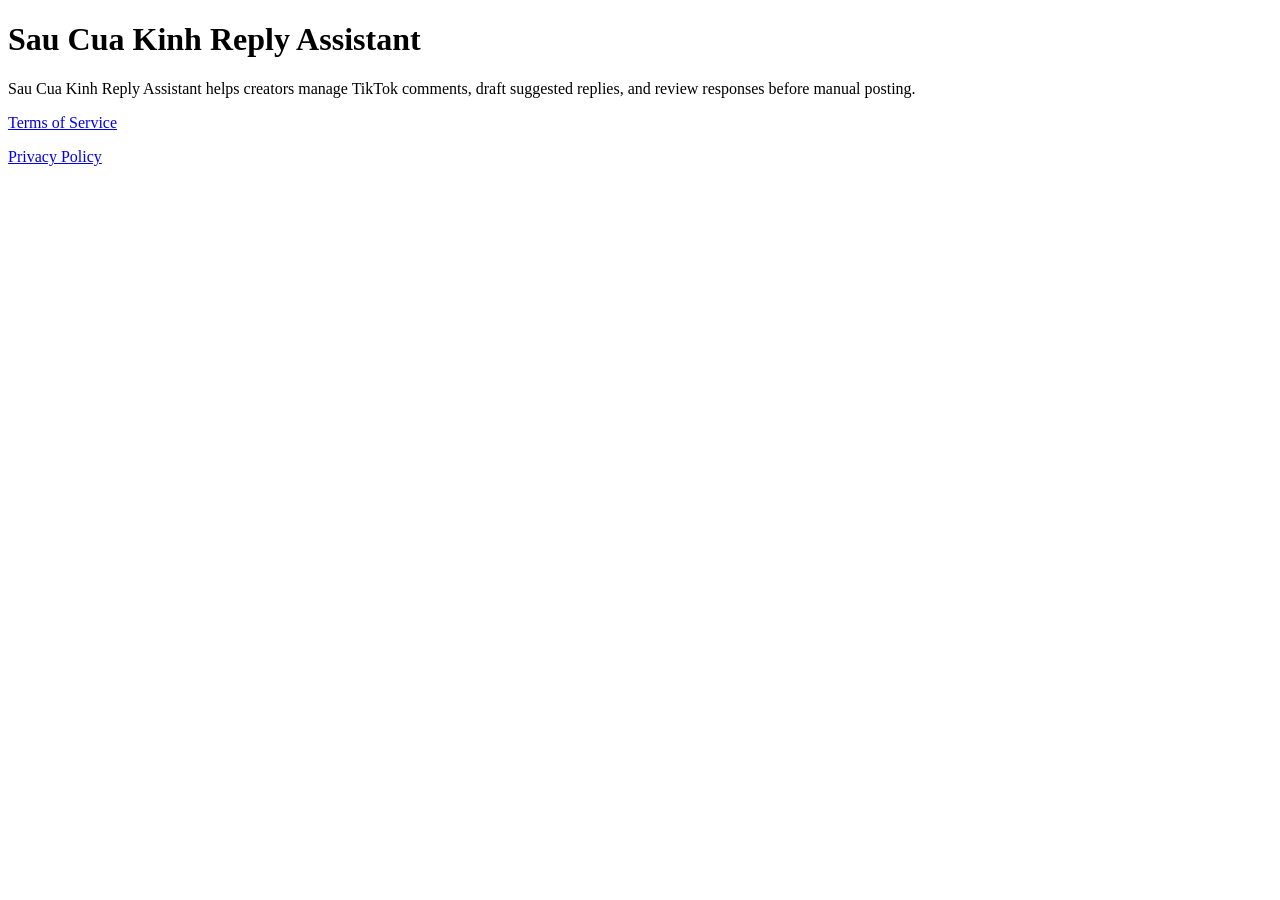
==== index.html @ a8fffd37 "Add initial HTML structure for the assistant" ====
<!DOCTYPE html>
<html>
<head>
  <meta charset="UTF-8">
  <title>Sau Cua Kinh Reply Assistant</title>
</head>
<body>
  <h1>Sau Cua Kinh Reply Assistant</h1>

  <p>
    Sau Cua Kinh Reply Assistant helps creators manage TikTok comments,
    draft suggested replies, and review responses before manual posting.
  </p>

  <p><a href="terms.html">Terms of Service</a></p>
  <p><a href="privacy.html">Privacy Policy</a></p>
</body>
</html>
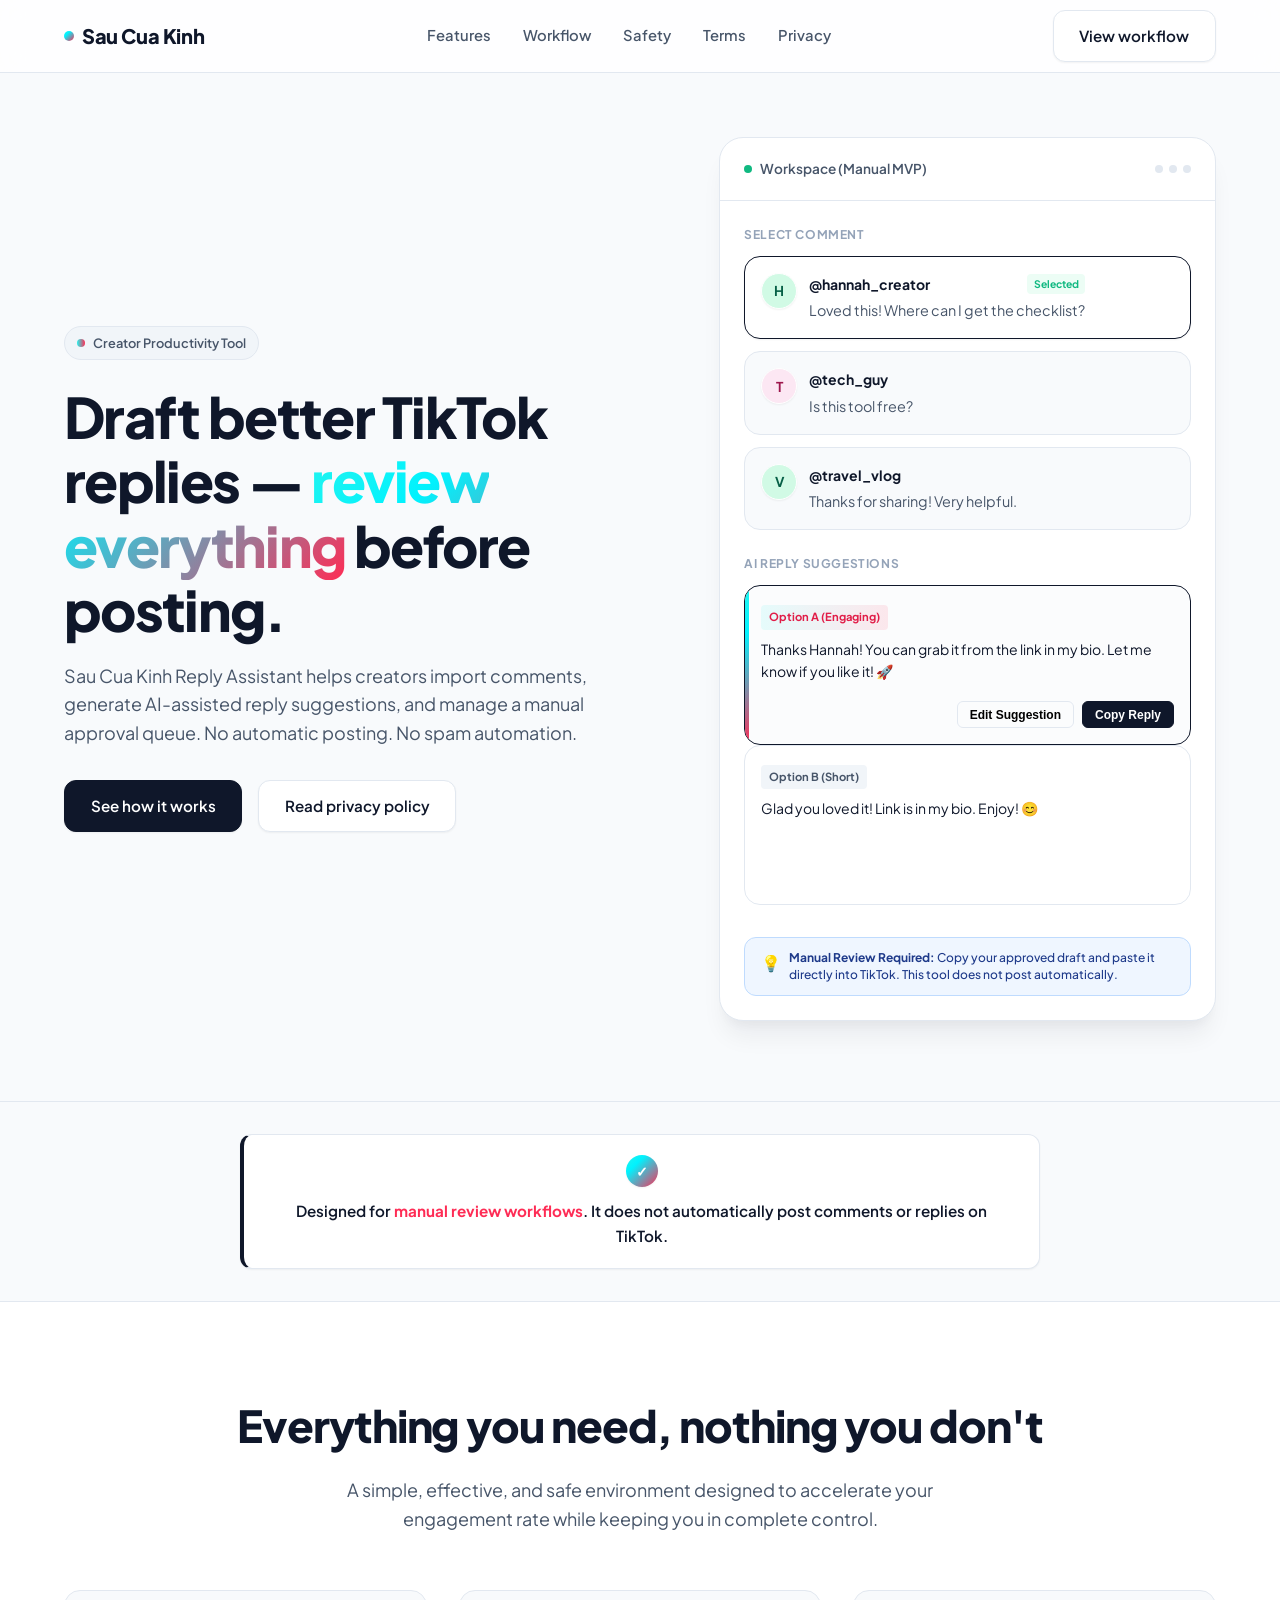
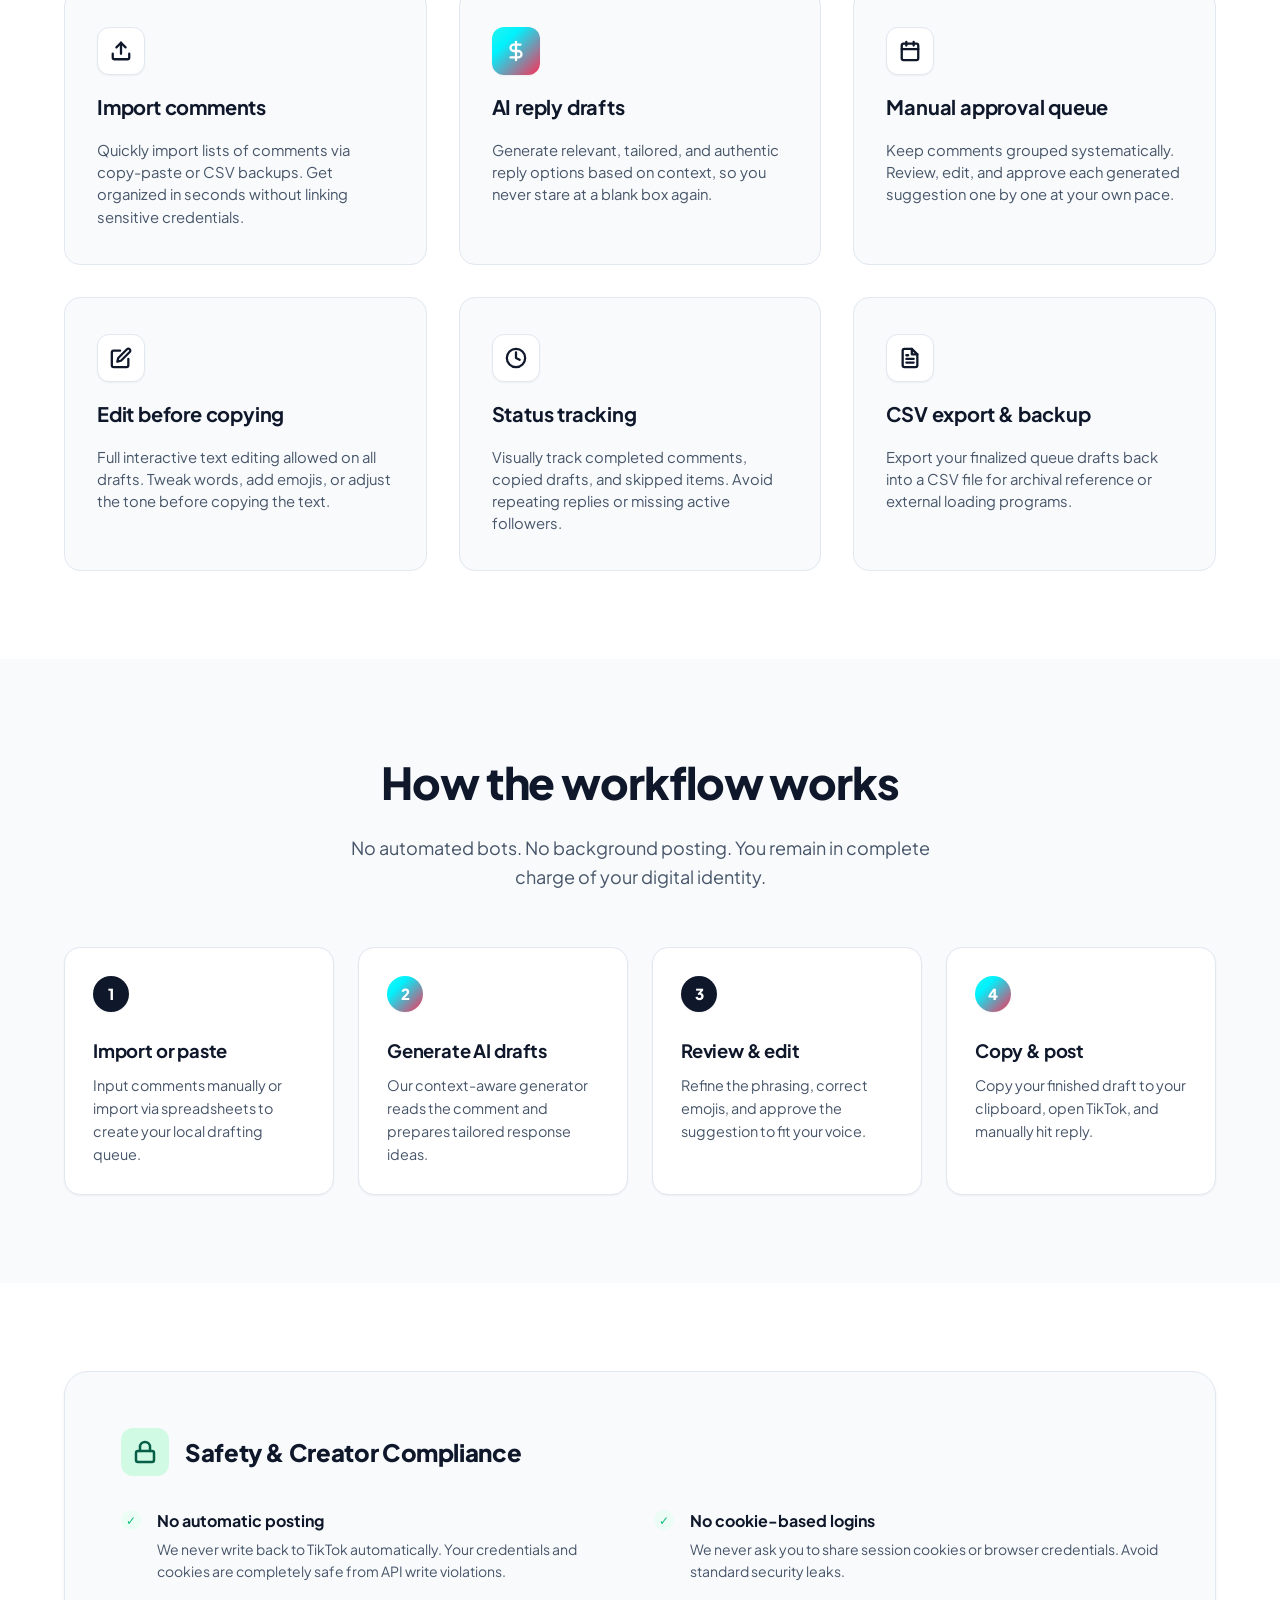
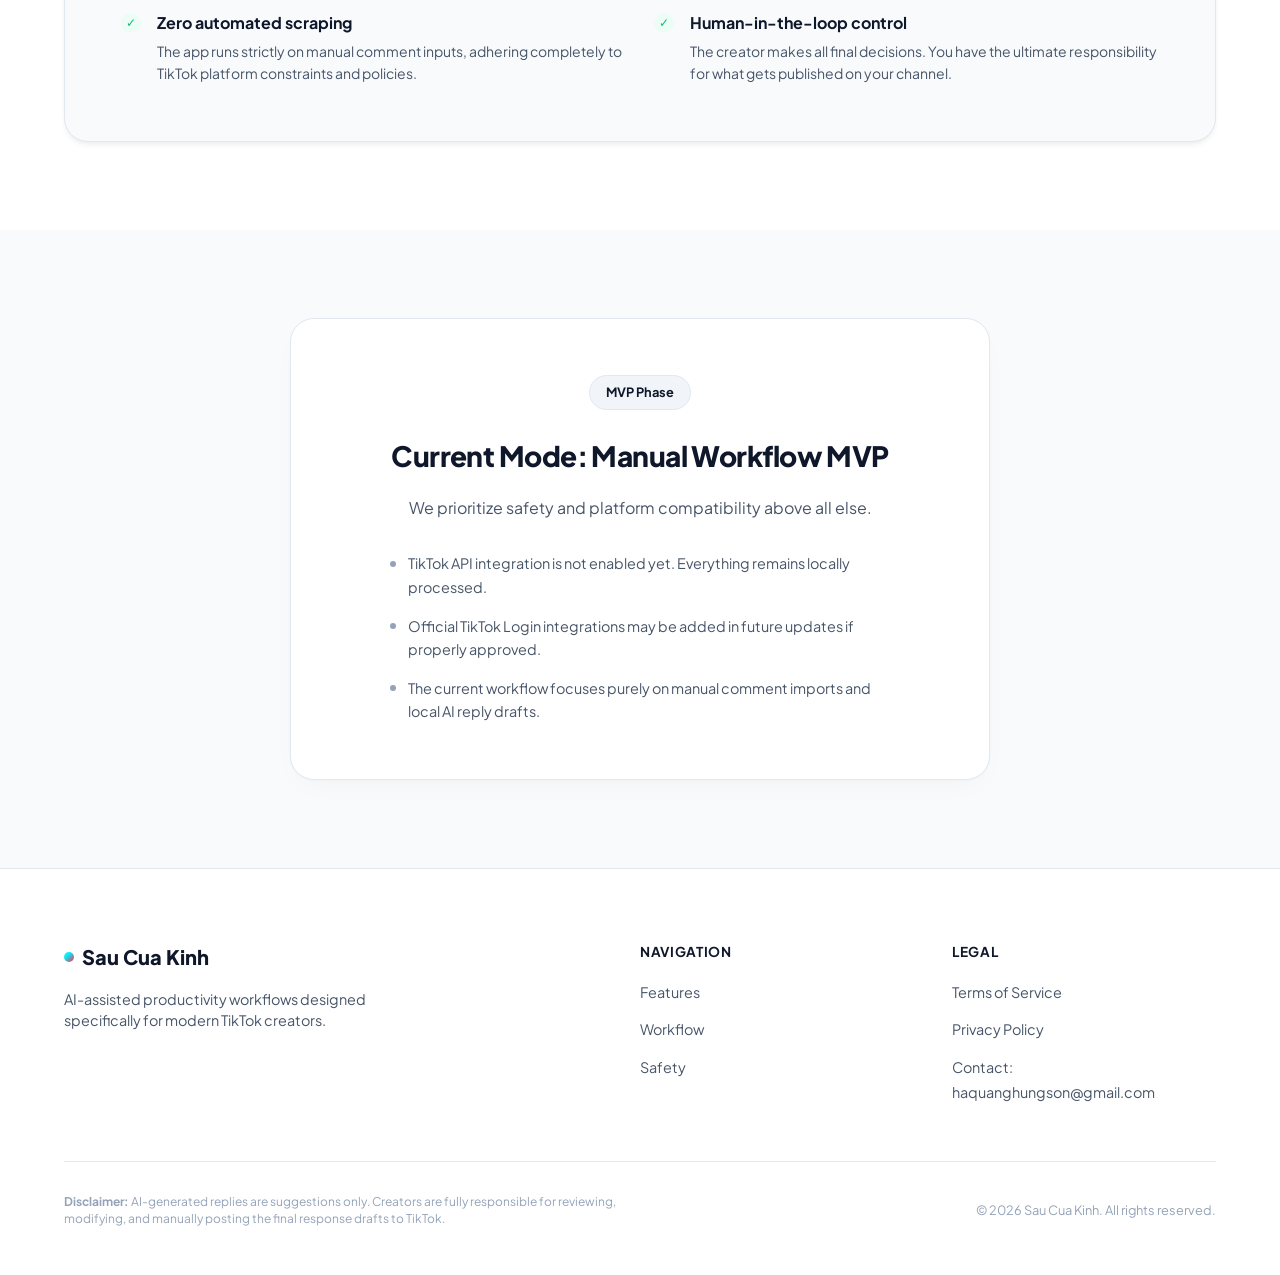
==== commit 2510da92: "Redesign landing page" ====
--- a/index.html
+++ b/index.html
@@ -1,18 +1,390 @@
 <!DOCTYPE html>
-<html>
+<html lang="en">
 <head>
   <meta charset="UTF-8">
-  <title>Sau Cua Kinh Reply Assistant</title>
+  <meta name="viewport" content="width=device-width, initial-scale=1.0">
+  <title>Sau Cua Kinh Reply Assistant - Draft better TikTok replies</title>
+  <meta name="description" content="Sau Cua Kinh Reply Assistant helps TikTok creators import comments, generate AI-assisted reply suggestions, and manage a manual approval queue.">
+  <link rel="stylesheet" href="styles.css">
 </head>
 <body>
-  <h1>Sau Cua Kinh Reply Assistant</h1>
-
-  <p>
-    Sau Cua Kinh Reply Assistant helps creators manage TikTok comments,
-    draft suggested replies, and review responses before manual posting.
-  </p>
-
-  <p><a href="terms.html">Terms of Service</a></p>
-  <p><a href="privacy.html">Privacy Policy</a></p>
+
+  <!-- Header / Navigation -->
+  <header class="header">
+    <div class="container navbar">
+      <a href="index.html" class="logo">
+        <span class="logo-dot"></span>
+        Sau Cua Kinh
+      </a>
+      
+      <nav class="nav-links">
+        <a href="#features" class="nav-link">Features</a>
+        <a href="#workflow" class="nav-link">Workflow</a>
+        <a href="#safety" class="nav-link">Safety</a>
+        <a href="terms.html" class="nav-link">Terms</a>
+        <a href="privacy.html" class="nav-link">Privacy</a>
+      </nav>
+
+      <div class="nav-cta">
+        <a href="#workflow" class="btn btn-secondary btn-sm">View workflow</a>
+      </div>
+
+      <button class="mobile-menu-btn" aria-label="Toggle Navigation">
+        <span></span>
+        <span></span>
+        <span></span>
+      </button>
+    </div>
+  </header>
+
+  <!-- Mobile Dropdown Nav -->
+  <div class="mobile-nav">
+    <a href="#features" class="nav-link">Features</a>
+    <a href="#workflow" class="nav-link">Workflow</a>
+    <a href="#safety" class="nav-link">Safety</a>
+    <a href="terms.html" class="nav-link">Terms</a>
+    <a href="privacy.html" class="nav-link">Privacy</a>
+  </div>
+
+  <!-- Hero Section -->
+  <section class="section hero">
+    <div class="container hero-grid">
+      <div class="hero-content">
+        <div class="hero-tag">
+          <span class="hero-tag-icon"></span>
+          Creator Productivity Tool
+        </div>
+        <h1 class="hero-title">
+          Draft better TikTok replies — <span>review everything</span> before posting.
+        </h1>
+        <p class="hero-description">
+          Sau Cua Kinh Reply Assistant helps creators import comments, generate AI-assisted reply suggestions, and manage a manual approval queue. No automatic posting. No spam automation.
+        </p>
+        <div class="hero-actions">
+          <a href="#demo" class="btn btn-primary">See how it works</a>
+          <a href="privacy.html" class="btn btn-secondary">Read privacy policy</a>
+        </div>
+      </div>
+
+      <!-- Hero Visual: Mockup Dashboard -->
+      <div class="hero-visual" id="demo">
+        <div class="dashboard-mockup">
+          <div class="dashboard-header">
+            <div class="dashboard-status">
+              <span class="status-indicator"></span>
+              Workspace (Manual MVP)
+            </div>
+            <div class="dashboard-dots">
+              <span class="dashboard-dot"></span>
+              <span class="dashboard-dot"></span>
+              <span class="dashboard-dot"></span>
+            </div>
+          </div>
+          <div class="dashboard-body">
+            
+            <!-- Mock Comments list -->
+            <div class="mock-comment-section">
+              <div class="section-label">Select Comment</div>
+              <div id="mock-comments-container" style="display: flex; flex-direction: column; gap: 0.75rem;">
+                <!-- Placed dynamically via JS -->
+              </div>
+            </div>
+
+            <!-- Mock AI Suggestions list -->
+            <div class="mock-ai-section">
+              <div class="section-label">AI Reply Suggestions</div>
+              <div id="mock-suggestions-container">
+                <!-- Placed dynamically via JS -->
+              </div>
+            </div>
+
+            <!-- Reminder bar -->
+            <div class="reminder-bar">
+              <span class="reminder-icon">💡</span>
+              <div class="reminder-text">
+                <strong>Manual Review Required:</strong> Copy your approved draft and paste it directly into TikTok. This tool does not post automatically.
+              </div>
+            </div>
+
+          </div>
+
+          <!-- Mock Toast Notification inside dashboard -->
+          <div class="mock-toast" id="mock-toast">
+            <span class="mock-toast-success-icon">✓</span>
+            <span id="mock-toast-text">Reply copied!</span>
+          </div>
+
+        </div>
+      </div>
+    </div>
+  </section>
+
+  <!-- Trust / Compliance Note Banner -->
+  <section class="trust-banner">
+    <div class="container">
+      <div class="trust-card">
+        <div class="trust-badge-gradient">✓</div>
+        <div class="trust-text">
+          Designed for <span>manual review workflows</span>. It does not automatically post comments or replies on TikTok.
+        </div>
+      </div>
+    </div>
+  </section>
+
+  <!-- Features Section -->
+  <section class="section features-section" id="features">
+    <div class="container">
+      <h2 class="section-title">Everything you need, nothing you don't</h2>
+      <p class="section-subtitle">A simple, effective, and safe environment designed to accelerate your engagement rate while keeping you in complete control.</p>
+      
+      <div class="grid grid-3">
+        <!-- Feature 1 -->
+        <div class="feature-card">
+          <div class="feature-icon-wrapper">
+            <svg viewBox="0 0 24 24" fill="none" stroke="currentColor" stroke-width="2.5" stroke-linecap="round" stroke-linejoin="round">
+              <path d="M21 15v4a2 2 0 0 1-2 2H5a2 2 0 0 1-2-2v-4"/>
+              <polyline points="17 8 12 3 7 8"/>
+              <line x1="12" y1="3" x2="12" y2="15"/>
+            </svg>
+          </div>
+          <h3 class="feature-title">Import comments</h3>
+          <p class="feature-desc">Quickly import lists of comments via copy-paste or CSV backups. Get organized in seconds without linking sensitive credentials.</p>
+        </div>
+
+        <!-- Feature 2 -->
+        <div class="feature-card f-accent">
+          <div class="feature-icon-wrapper">
+            <svg viewBox="0 0 24 24" fill="none" stroke="currentColor" stroke-width="2.5" stroke-linecap="round" stroke-linejoin="round">
+              <path d="M12 2v20M17 5H9.5a3.5 3.5 0 0 0 0 7h5a3.5 3.5 0 0 1 0 7H6"/>
+            </svg>
+          </div>
+          <h3 class="feature-title">AI reply drafts</h3>
+          <p class="feature-desc">Generate relevant, tailored, and authentic reply options based on context, so you never stare at a blank box again.</p>
+        </div>
+
+        <!-- Feature 3 -->
+        <div class="feature-card">
+          <div class="feature-icon-wrapper">
+            <svg viewBox="0 0 24 24" fill="none" stroke="currentColor" stroke-width="2.5" stroke-linecap="round" stroke-linejoin="round">
+              <rect x="3" y="4" width="18" height="18" rx="2" ry="2"/>
+              <line x1="16" y1="2" x2="16" y2="6"/>
+              <line x1="8" y1="2" x2="8" y2="6"/>
+              <line x1="3" y1="10" x2="21" y2="10"/>
+            </svg>
+          </div>
+          <h3 class="feature-title">Manual approval queue</h3>
+          <p class="feature-desc">Keep comments grouped systematically. Review, edit, and approve each generated suggestion one by one at your own pace.</p>
+        </div>
+
+        <!-- Feature 4 -->
+        <div class="feature-card">
+          <div class="feature-icon-wrapper">
+            <svg viewBox="0 0 24 24" fill="none" stroke="currentColor" stroke-width="2.5" stroke-linecap="round" stroke-linejoin="round">
+              <path d="M11 4H4a2 2 0 0 0-2 2v14a2 2 0 0 0 2 2h14a2 2 0 0 0 2-2v-7"/>
+              <path d="M18.5 2.5a2.121 2.121 0 1 1 3 3L12 15l-4 1 1-4z"/>
+            </svg>
+          </div>
+          <h3 class="feature-title">Edit before copying</h3>
+          <p class="feature-desc">Full interactive text editing allowed on all drafts. Tweak words, add emojis, or adjust the tone before copying the text.</p>
+        </div>
+
+        <!-- Feature 5 -->
+        <div class="feature-card">
+          <div class="feature-icon-wrapper">
+            <svg viewBox="0 0 24 24" fill="none" stroke="currentColor" stroke-width="2.5" stroke-linecap="round" stroke-linejoin="round">
+              <circle cx="12" cy="12" r="10"/>
+              <polyline points="12 6 12 12 16 14"/>
+            </svg>
+          </div>
+          <h3 class="feature-title">Status tracking</h3>
+          <p class="feature-desc">Visually track completed comments, copied drafts, and skipped items. Avoid repeating replies or missing active followers.</p>
+        </div>
+
+        <!-- Feature 6 -->
+        <div class="feature-card">
+          <div class="feature-icon-wrapper">
+            <svg viewBox="0 0 24 24" fill="none" stroke="currentColor" stroke-width="2.5" stroke-linecap="round" stroke-linejoin="round">
+              <path d="M14 2H6a2 2 0 0 0-2 2v16a2 2 0 0 0 2 2h12a2 2 0 0 0 2-2V8z"/>
+              <polyline points="14 2 14 8 20 8"/>
+              <line x1="16" y1="13" x2="8" y2="13"/>
+              <line x1="16" y1="17" x2="8" y2="17"/>
+              <polyline points="10 9 9 9 8 9"/>
+            </svg>
+          </div>
+          <h3 class="feature-title">CSV export & backup</h3>
+          <p class="feature-desc">Export your finalized queue drafts back into a CSV file for archival reference or external loading programs.</p>
+        </div>
+      </div>
+    </div>
+  </section>
+
+  <!-- Workflow Section -->
+  <section class="section workflow-section" id="workflow">
+    <div class="container">
+      <h2 class="section-title">How the workflow works</h2>
+      <p class="section-subtitle">No automated bots. No background posting. You remain in complete charge of your digital identity.</p>
+
+      <div class="workflow-container">
+        <!-- Step 1 -->
+        <div class="workflow-step">
+          <span class="step-num-badge">1</span>
+          <div class="step-info">
+            <h3 class="step-title">Import or paste</h3>
+            <p class="step-desc">Input comments manually or import via spreadsheets to create your local drafting queue.</p>
+          </div>
+        </div>
+
+        <!-- Step 2 -->
+        <div class="workflow-step">
+          <span class="step-num-badge">2</span>
+          <div class="step-info">
+            <h3 class="step-title">Generate AI drafts</h3>
+            <p class="step-desc">Our context-aware generator reads the comment and prepares tailored response ideas.</p>
+          </div>
+        </div>
+
+        <!-- Step 3 -->
+        <div class="workflow-step">
+          <span class="step-num-badge">3</span>
+          <div class="step-info">
+            <h3 class="step-title">Review & edit</h3>
+            <p class="step-desc">Refine the phrasing, correct emojis, and approve the suggestion to fit your voice.</p>
+          </div>
+        </div>
+
+        <!-- Step 4 -->
+        <div class="workflow-step">
+          <span class="step-num-badge">4</span>
+          <div class="step-info">
+            <h3 class="step-title">Copy & post</h3>
+            <p class="step-desc">Copy your finished draft to your clipboard, open TikTok, and manually hit reply.</p>
+          </div>
+        </div>
+      </div>
+    </div>
+  </section>
+
+  <!-- Safety Section -->
+  <section class="section safety-section" id="safety">
+    <div class="container">
+      <div class="safety-card">
+        <div class="safety-card-header">
+          <div class="safety-badge-icon">
+            <svg viewBox="0 0 24 24" fill="none" stroke="currentColor" stroke-width="2.5" stroke-linecap="round" stroke-linejoin="round">
+              <rect x="3" y="11" width="18" height="11" rx="2" ry="2"/>
+              <path d="M7 11V7a5 5 0 0 1 10 0v4"/>
+            </svg>
+          </div>
+          <h2 class="safety-card-title">Safety & Creator Compliance</h2>
+        </div>
+
+        <div class="safety-grid">
+          <!-- Item 1 -->
+          <div class="safety-item">
+            <span class="safety-check-icon">✓</span>
+            <div>
+              <h3 class="safety-item-title">No automatic posting</h3>
+              <p class="safety-item-desc">We never write back to TikTok automatically. Your credentials and cookies are completely safe from API write violations.</p>
+            </div>
+          </div>
+
+          <!-- Item 2 -->
+          <div class="safety-item">
+            <span class="safety-check-icon">✓</span>
+            <div>
+              <h3 class="safety-item-title">No cookie-based logins</h3>
+              <p class="safety-item-desc">We never ask you to share session cookies or browser credentials. Avoid standard security leaks.</p>
+            </div>
+          </div>
+
+          <!-- Item 3 -->
+          <div class="safety-item">
+            <span class="safety-check-icon">✓</span>
+            <div>
+              <h3 class="safety-item-title">Zero automated scraping</h3>
+              <p class="safety-item-desc">The app runs strictly on manual comment inputs, adhering completely to TikTok platform constraints and policies.</p>
+            </div>
+          </div>
+
+          <!-- Item 4 -->
+          <div class="safety-item">
+            <span class="safety-check-icon">✓</span>
+            <div>
+              <h3 class="safety-item-title">Human-in-the-loop control</h3>
+              <p class="safety-item-desc">The creator makes all final decisions. You have the ultimate responsibility for what gets published on your channel.</p>
+            </div>
+          </div>
+        </div>
+      </div>
+    </div>
+  </section>
+
+  <!-- Demo / Integration Status Section -->
+  <section class="section status-section">
+    <div class="container">
+      <div class="status-card">
+        <div class="status-header-tag">MVP Phase</div>
+        <h2 class="status-card-title">Current Mode: Manual Workflow MVP</h2>
+        <p class="status-card-desc">We prioritize safety and platform compatibility above all else.</p>
+        
+        <div class="status-list">
+          <div class="status-list-item">
+            <span class="status-bullet"></span>
+            <p>TikTok API integration is not enabled yet. Everything remains locally processed.</p>
+          </div>
+          <div class="status-list-item">
+            <span class="status-bullet"></span>
+            <p>Official TikTok Login integrations may be added in future updates if properly approved.</p>
+          </div>
+          <div class="status-list-item">
+            <span class="status-bullet"></span>
+            <p>The current workflow focuses purely on manual comment imports and local AI reply drafts.</p>
+          </div>
+        </div>
+      </div>
+    </div>
+  </section>
+
+  <!-- Footer -->
+  <footer class="footer">
+    <div class="container">
+      <div class="footer-grid">
+        <div class="footer-brand">
+          <div class="footer-logo">
+            <span class="logo-dot"></span>
+            Sau Cua Kinh
+          </div>
+          <p class="footer-desc">AI-assisted productivity workflows designed specifically for modern TikTok creators.</p>
+        </div>
+
+        <div class="footer-links-col">
+          <h4 class="footer-col-title">Navigation</h4>
+          <ul class="footer-links">
+            <li><a href="#features">Features</a></li>
+            <li><a href="#workflow">Workflow</a></li>
+            <li><a href="#safety">Safety</a></li>
+          </ul>
+        </div>
+
+        <div class="footer-links-col">
+          <h4 class="footer-col-title">Legal</h4>
+          <ul class="footer-links">
+            <li><a href="terms.html">Terms of Service</a></li>
+            <li><a href="privacy.html">Privacy Policy</a></li>
+            <li><a style="cursor: default; pointer-events: none;">Contact: haquanghungson@gmail.com</a></li>
+          </ul>
+        </div>
+      </div>
+
+      <div class="footer-bottom">
+        <p class="footer-disclaimer">
+          <strong>Disclaimer:</strong> AI-generated replies are suggestions only. Creators are fully responsible for reviewing, modifying, and manually posting the final response drafts to TikTok.
+        </p>
+        <p class="footer-copy">&copy; 2026 Sau Cua Kinh. All rights reserved.</p>
+      </div>
+    </div>
+  </footer>
+
+  <script src="script.js"></script>
 </body>
 </html>
--- a/styles.css
+++ b/styles.css
@@ -0,0 +1,1266 @@
+@import url('https://fonts.googleapis.com/css2?family=Plus+Jakarta+Sans:wght@300;400;500;600;700;800&display=swap');
+
+:root {
+  /* Colors */
+  --bg-primary: #f8fafc;
+  --bg-secondary: #ffffff;
+  --text-primary: #0f172a;
+  --text-secondary: #475569;
+  --text-muted: #94a3b8;
+  --border-color: #e2e8f0;
+  
+  --primary-color: #0f172a;
+  --primary-hover: #1e293b;
+  
+  /* TikTok inspired accent colors (cyan & pink) */
+  --accent-cyan: #25f4ee;
+  --accent-pink: #fe2c55;
+  --accent-gradient: linear-gradient(135deg, #25f4ee 0%, #00f2fe 30%, #fe2c55 100%);
+  --accent-gradient-hover: linear-gradient(135deg, #1de5de 0%, #00dcf0 30%, #e02447 100%);
+  
+  --success-color: #10b981;
+  --success-bg: #ecfdf5;
+  --warning-color: #f59e0b;
+  --warning-bg: #fffbeb;
+  
+  /* Layout */
+  --container-max-width: 1200px;
+  --border-radius-sm: 8px;
+  --border-radius-md: 12px;
+  --border-radius-lg: 16px;
+  --border-radius-xl: 24px;
+  
+  /* Shadows */
+  --shadow-sm: 0 1px 2px 0 rgba(0, 0, 0, 0.05);
+  --shadow-md: 0 4px 6px -1px rgba(0, 0, 0, 0.05), 0 2px 4px -1px rgba(0, 0, 0, 0.03);
+  --shadow-lg: 0 10px 15px -3px rgba(15, 23, 42, 0.04), 0 4px 6px -2px rgba(15, 23, 42, 0.02);
+  --shadow-xl: 0 20px 25px -5px rgba(15, 23, 42, 0.06), 0 10px 10px -5px rgba(15, 23, 42, 0.03);
+  --shadow-card: 0 10px 30px -10px rgba(0, 0, 0, 0.04), 0 1px 3px rgba(0, 0, 0, 0.02);
+  
+  /* Fonts */
+  --font-family: 'Plus Jakarta Sans', -apple-system, BlinkMacSystemFont, "Segoe UI", Roboto, Helvetica, Arial, sans-serif;
+  
+  /* Transitions */
+  --transition-fast: 0.15s ease;
+  --transition-normal: 0.25s ease;
+}
+
+/* Reset */
+*, *::before, *::after {
+  box-sizing: border-box;
+  margin: 0;
+  padding: 0;
+}
+
+html {
+  scroll-behavior: smooth;
+  font-size: 16px;
+}
+
+body {
+  font-family: var(--font-family);
+  background-color: var(--bg-primary);
+  color: var(--text-primary);
+  line-height: 1.6;
+  -webkit-font-smoothing: antialiased;
+  overflow-x: hidden;
+}
+
+a {
+  color: inherit;
+  text-decoration: none;
+  transition: color var(--transition-fast);
+}
+
+img {
+  max-width: 100%;
+  height: auto;
+  display: block;
+}
+
+/* Layout Utilities */
+.container {
+  width: 100%;
+  max-width: var(--container-max-width);
+  margin-left: auto;
+  margin-right: auto;
+  padding-left: 1.5rem;
+  padding-right: 1.5rem;
+}
+
+.section {
+  padding-block: 5.5rem;
+}
+
+.section-title {
+  font-size: 2.25rem;
+  font-weight: 800;
+  letter-spacing: -0.025em;
+  margin-bottom: 1rem;
+  text-align: center;
+}
+
+.section-subtitle {
+  font-size: 1.125rem;
+  color: var(--text-secondary);
+  max-width: 600px;
+  margin-inline: auto;
+  margin-bottom: 3.5rem;
+  text-align: center;
+}
+
+.grid {
+  display: grid;
+  gap: 2rem;
+}
+
+.grid-2 {
+  grid-template-columns: 1fr;
+}
+
+.grid-3 {
+  grid-template-columns: 1fr;
+}
+
+/* Header & Navbar */
+.header {
+  position: sticky;
+  top: 0;
+  z-index: 100;
+  background-color: rgba(255, 255, 255, 0.8);
+  backdrop-filter: blur(12px);
+  -webkit-backdrop-filter: blur(12px);
+  border-bottom: 1px solid var(--border-color);
+  transition: background-color var(--transition-fast);
+}
+
+.navbar {
+  display: flex;
+  justify-content: space-between;
+  align-items: center;
+  height: 4.5rem;
+}
+
+.logo {
+  display: flex;
+  align-items: center;
+  gap: 0.5rem;
+  font-weight: 800;
+  font-size: 1.25rem;
+  letter-spacing: -0.02em;
+}
+
+.logo-dot {
+  width: 10px;
+  height: 10px;
+  border-radius: 50%;
+  background: var(--accent-gradient);
+}
+
+.nav-links {
+  display: none;
+  align-items: center;
+  gap: 2rem;
+}
+
+.nav-link {
+  font-size: 0.925rem;
+  font-weight: 550;
+  color: var(--text-secondary);
+}
+
+.nav-link:hover {
+  color: var(--text-primary);
+}
+
+.nav-cta {
+  display: none;
+}
+
+.mobile-menu-btn {
+  display: flex;
+  flex-direction: column;
+  justify-content: space-between;
+  width: 24px;
+  height: 18px;
+  background: none;
+  border: none;
+  cursor: pointer;
+  z-index: 110;
+}
+
+.mobile-menu-btn span {
+  width: 100%;
+  height: 2px;
+  background-color: var(--text-primary);
+  border-radius: 2px;
+  transition: transform var(--transition-fast), opacity var(--transition-fast);
+}
+
+.mobile-menu-btn.active span:nth-child(1) {
+  transform: translateY(8px) rotate(45deg);
+}
+
+.mobile-menu-btn.active span:nth-child(2) {
+  opacity: 0;
+}
+
+.mobile-menu-btn.active span:nth-child(3) {
+  transform: translateY(-8px) rotate(-45deg);
+}
+
+.mobile-nav {
+  position: fixed;
+  top: 0;
+  right: -100%;
+  width: 80%;
+  max-width: 400px;
+  height: 100vh;
+  background-color: var(--bg-secondary);
+  box-shadow: var(--shadow-xl);
+  padding: 6rem 2rem 2rem 2rem;
+  display: flex;
+  flex-direction: column;
+  gap: 1.5rem;
+  z-index: 105;
+  transition: right var(--transition-normal);
+}
+
+.mobile-nav.active {
+  right: 0;
+}
+
+.mobile-nav .nav-link {
+  font-size: 1.125rem;
+  border-bottom: 1px solid var(--border-color);
+  padding-bottom: 0.75rem;
+}
+
+/* Hero Section */
+.hero {
+  padding-top: 4rem;
+  padding-bottom: 5rem;
+  overflow: hidden;
+}
+
+.hero-grid {
+  display: grid;
+  grid-template-columns: 1fr;
+  gap: 4rem;
+  align-items: center;
+}
+
+.hero-content {
+  text-align: center;
+}
+
+.hero-tag {
+  display: inline-flex;
+  align-items: center;
+  gap: 0.5rem;
+  background-color: #f1f5f9;
+  border: 1px solid var(--border-color);
+  padding: 0.35rem 0.75rem;
+  border-radius: 9999px;
+  font-size: 0.8rem;
+  font-weight: 600;
+  color: var(--text-secondary);
+  margin-bottom: 1.5rem;
+}
+
+.hero-tag-icon {
+  width: 8px;
+  height: 8px;
+  border-radius: 50%;
+  background: linear-gradient(90deg, var(--accent-cyan), var(--accent-pink));
+  animation: pulse 2s infinite;
+}
+
+@keyframes pulse {
+  0% { transform: scale(0.9); opacity: 0.6; }
+  50% { transform: scale(1.2); opacity: 1; }
+  100% { transform: scale(0.9); opacity: 0.6; }
+}
+
+.hero-title {
+  font-size: 2.75rem;
+  font-weight: 850;
+  line-height: 1.15;
+  letter-spacing: -0.03em;
+  margin-bottom: 1.25rem;
+}
+
+.hero-title span {
+  background: var(--accent-gradient);
+  -webkit-background-clip: text;
+  -webkit-text-fill-color: transparent;
+  background-clip: text;
+}
+
+.hero-description {
+  font-size: 1.125rem;
+  color: var(--text-secondary);
+  margin-bottom: 2rem;
+  max-width: 580px;
+  margin-inline: auto;
+}
+
+.hero-actions {
+  display: flex;
+  flex-direction: column;
+  gap: 1rem;
+  justify-content: center;
+}
+
+/* Buttons */
+.btn {
+  display: inline-flex;
+  align-items: center;
+  justify-content: center;
+  padding: 0.8rem 1.6rem;
+  font-size: 0.95rem;
+  font-weight: 600;
+  border-radius: var(--border-radius-md);
+  transition: transform var(--transition-fast), background-color var(--transition-fast), border-color var(--transition-fast), box-shadow var(--transition-fast);
+  cursor: pointer;
+  gap: 0.5rem;
+}
+
+.btn:active {
+  transform: scale(0.98);
+}
+
+.btn-primary {
+  background-color: var(--primary-color);
+  color: var(--bg-secondary);
+  border: 1px solid var(--primary-color);
+  box-shadow: var(--shadow-sm);
+}
+
+.btn-primary:hover {
+  background-color: var(--primary-hover);
+  border-color: var(--primary-hover);
+  box-shadow: var(--shadow-md);
+}
+
+.btn-accent {
+  background: var(--accent-gradient);
+  color: white;
+  border: none;
+  box-shadow: 0 4px 14px rgba(254, 44, 85, 0.2);
+}
+
+.btn-accent:hover {
+  background: var(--accent-gradient-hover);
+  box-shadow: 0 6px 20px rgba(254, 44, 85, 0.3);
+}
+
+.btn-secondary {
+  background-color: var(--bg-secondary);
+  color: var(--text-primary);
+  border: 1px solid var(--border-color);
+  box-shadow: var(--shadow-sm);
+}
+
+.btn-secondary:hover {
+  background-color: var(--bg-primary);
+  border-color: var(--text-muted);
+}
+
+/* Hero Visual / Dashboard Mockup */
+.hero-visual {
+  position: relative;
+  width: 100%;
+}
+
+.dashboard-mockup {
+  background-color: var(--bg-secondary);
+  border: 1px solid var(--border-color);
+  border-radius: var(--border-radius-xl);
+  box-shadow: var(--shadow-xl);
+  overflow: hidden;
+  display: flex;
+  flex-direction: column;
+  width: 100%;
+  max-width: 540px;
+  margin: 0 auto;
+}
+
+.dashboard-header {
+  padding: 1.25rem 1.5rem;
+  border-bottom: 1px solid var(--border-color);
+  display: flex;
+  justify-content: space-between;
+  align-items: center;
+}
+
+.dashboard-status {
+  display: flex;
+  align-items: center;
+  gap: 0.5rem;
+  font-size: 0.85rem;
+  font-weight: 600;
+  color: var(--text-secondary);
+}
+
+.status-indicator {
+  width: 8px;
+  height: 8px;
+  background-color: var(--success-color);
+  border-radius: 50%;
+}
+
+.dashboard-dots {
+  display: flex;
+  gap: 6px;
+}
+
+.dashboard-dot {
+  width: 8px;
+  height: 8px;
+  background-color: var(--border-color);
+  border-radius: 50%;
+}
+
+.dashboard-body {
+  padding: 1.5rem;
+  display: flex;
+  flex-direction: column;
+  gap: 1.5rem;
+}
+
+/* Comment Box mockup */
+.mock-comment-section {
+  display: flex;
+  flex-direction: column;
+  gap: 0.75rem;
+}
+
+.section-label {
+  font-size: 0.75rem;
+  font-weight: 700;
+  text-transform: uppercase;
+  letter-spacing: 0.05em;
+  color: var(--text-muted);
+}
+
+.mock-comment-card {
+  background-color: var(--bg-primary);
+  border: 1px solid var(--border-color);
+  border-radius: var(--border-radius-lg);
+  padding: 1rem;
+  display: flex;
+  gap: 0.75rem;
+}
+
+.avatar {
+  width: 36px;
+  height: 36px;
+  border-radius: 50%;
+  background-color: #e2e8f0;
+  display: flex;
+  align-items: center;
+  justify-content: center;
+  font-weight: 700;
+  font-size: 0.85rem;
+  color: var(--text-secondary);
+  flex-shrink: 0;
+  border: 1.5px solid var(--bg-secondary);
+  box-shadow: var(--shadow-sm);
+}
+
+.avatar.accent-cyan {
+  background-color: #d1fae5;
+  color: #065f46;
+}
+
+.avatar.accent-pink {
+  background-color: #fce7f3;
+  color: #9d174d;
+}
+
+.comment-info {
+  display: flex;
+  flex-direction: column;
+  gap: 0.25rem;
+}
+
+.commenter-name {
+  font-size: 0.875rem;
+  font-weight: 700;
+  color: var(--text-primary);
+}
+
+.comment-text {
+  font-size: 0.9rem;
+  color: var(--text-secondary);
+}
+
+/* AI Suggestions mockup */
+.mock-ai-section {
+  display: flex;
+  flex-direction: column;
+  gap: 0.75rem;
+}
+
+.mock-suggestions-list {
+  display: flex;
+  flex-direction: column;
+  gap: 0.75rem;
+}
+
+.suggestion-card {
+  border: 1px solid var(--border-color);
+  border-radius: var(--border-radius-lg);
+  padding: 1rem;
+  cursor: pointer;
+  transition: border-color var(--transition-fast), box-shadow var(--transition-fast), background-color var(--transition-fast);
+  background-color: var(--bg-secondary);
+  position: relative;
+  overflow: hidden;
+}
+
+.suggestion-card.selected {
+  border-color: var(--text-primary);
+  background-color: rgba(248, 250, 252, 0.5);
+}
+
+.suggestion-card.selected::before {
+  content: '';
+  position: absolute;
+  top: 0;
+  left: 0;
+  height: 100%;
+  width: 4px;
+  background: var(--accent-gradient);
+}
+
+.suggestion-badge {
+  display: inline-block;
+  font-size: 0.7rem;
+  font-weight: 700;
+  background-color: #f1f5f9;
+  padding: 0.2rem 0.5rem;
+  border-radius: 4px;
+  margin-bottom: 0.5rem;
+  color: var(--text-secondary);
+}
+
+.suggestion-card.selected .suggestion-badge {
+  background: linear-gradient(90deg, rgba(37, 244, 238, 0.1), rgba(254, 44, 85, 0.1));
+  color: #e11d48;
+}
+
+.suggestion-text {
+  font-size: 0.875rem;
+  color: var(--text-primary);
+  outline: none;
+  border: none;
+  background: transparent;
+  width: 100%;
+  resize: none;
+  font-family: inherit;
+  line-height: inherit;
+}
+
+.suggestion-text:disabled {
+  color: var(--text-primary);
+  cursor: pointer;
+}
+
+.suggestion-footer {
+  margin-top: 0.75rem;
+  display: flex;
+  justify-content: flex-end;
+  gap: 0.5rem;
+  opacity: 0;
+  transform: translateY(4px);
+  transition: opacity var(--transition-fast), transform var(--transition-fast);
+}
+
+.suggestion-card.selected .suggestion-footer {
+  opacity: 1;
+  transform: translateY(0);
+}
+
+.suggestion-btn {
+  background: none;
+  border: 1px solid var(--border-color);
+  padding: 0.35rem 0.75rem;
+  border-radius: 6px;
+  font-size: 0.75rem;
+  font-weight: 600;
+  cursor: pointer;
+  transition: all var(--transition-fast);
+}
+
+.suggestion-btn:hover {
+  background-color: var(--bg-primary);
+  border-color: var(--text-muted);
+}
+
+.suggestion-btn.btn-copy {
+  background-color: var(--primary-color);
+  color: var(--bg-secondary);
+  border-color: var(--primary-color);
+}
+
+.suggestion-btn.btn-copy:hover {
+  background-color: var(--primary-hover);
+}
+
+/* Toast simulation in mockup */
+.mock-toast {
+  position: absolute;
+  bottom: 1rem;
+  left: 50%;
+  transform: translateX(-50%) translateY(20px);
+  background-color: var(--text-primary);
+  color: var(--bg-secondary);
+  padding: 0.5rem 1rem;
+  border-radius: 9999px;
+  font-size: 0.75rem;
+  font-weight: 600;
+  display: flex;
+  align-items: center;
+  gap: 0.5rem;
+  opacity: 0;
+  pointer-events: none;
+  transition: transform 0.35s cubic-bezier(0.175, 0.885, 0.32, 1.275), opacity 0.3s ease;
+  z-index: 10;
+  box-shadow: var(--shadow-lg);
+}
+
+.mock-toast.active {
+  transform: translateX(-50%) translateY(0);
+  opacity: 1;
+}
+
+.mock-toast-success-icon {
+  width: 14px;
+  height: 14px;
+  border-radius: 50%;
+  background-color: var(--success-color);
+  display: inline-flex;
+  align-items: center;
+  justify-content: center;
+  font-size: 8px;
+  color: white;
+}
+
+.reminder-bar {
+  background-color: #eff6ff;
+  border: 1px solid #bfdbfe;
+  border-radius: var(--border-radius-md);
+  padding: 0.75rem 1rem;
+  display: flex;
+  align-items: flex-start;
+  gap: 0.5rem;
+  margin-top: 0.5rem;
+}
+
+.reminder-icon {
+  font-size: 1rem;
+  flex-shrink: 0;
+}
+
+.reminder-text {
+  font-size: 0.75rem;
+  color: #1e3a8a;
+  line-height: 1.4;
+  font-weight: 500;
+}
+
+/* Trust Card Section */
+.trust-banner {
+  padding-block: 2rem;
+  background-color: var(--bg-primary);
+  border-top: 1px solid var(--border-color);
+  border-bottom: 1px solid var(--border-color);
+}
+
+.trust-card {
+  max-width: 800px;
+  margin-inline: auto;
+  background-color: var(--bg-secondary);
+  border: 1px solid var(--border-color);
+  border-left: 4px solid var(--text-primary);
+  border-radius: var(--border-radius-md);
+  padding: 1.25rem 1.75rem;
+  display: flex;
+  flex-direction: column;
+  gap: 0.75rem;
+  align-items: center;
+  text-align: center;
+  box-shadow: var(--shadow-sm);
+}
+
+.trust-badge-gradient {
+  background: var(--accent-gradient);
+  border-radius: 50%;
+  width: 32px;
+  height: 32px;
+  display: flex;
+  align-items: center;
+  justify-content: center;
+  color: white;
+  font-weight: 700;
+  flex-shrink: 0;
+  font-size: 0.9rem;
+  box-shadow: var(--shadow-sm);
+}
+
+.trust-text {
+  font-size: 0.95rem;
+  font-weight: 600;
+  color: var(--text-primary);
+}
+
+.trust-text span {
+  color: var(--accent-pink);
+  font-weight: 700;
+}
+
+/* Features Grid */
+.features-section {
+  background-color: var(--bg-secondary);
+}
+
+.feature-card {
+  background-color: var(--bg-primary);
+  border: 1px solid var(--border-color);
+  border-radius: var(--border-radius-lg);
+  padding: 2.25rem 2rem;
+  transition: transform var(--transition-normal), box-shadow var(--transition-normal), border-color var(--transition-normal);
+  display: flex;
+  flex-direction: column;
+  gap: 1rem;
+}
+
+.feature-card:hover {
+  transform: translateY(-5px);
+  box-shadow: var(--shadow-lg);
+  border-color: var(--text-muted);
+}
+
+.feature-icon-wrapper {
+  width: 48px;
+  height: 48px;
+  border-radius: 12px;
+  background-color: var(--bg-secondary);
+  display: flex;
+  align-items: center;
+  justify-content: center;
+  color: var(--text-primary);
+  box-shadow: var(--shadow-sm);
+  border: 1px solid var(--border-color);
+  transition: transform var(--transition-fast);
+}
+
+.feature-card:hover .feature-icon-wrapper {
+  transform: scale(1.08) rotate(2deg);
+}
+
+.feature-icon-wrapper svg {
+  width: 22px;
+  height: 22px;
+}
+
+.feature-card.f-accent .feature-icon-wrapper {
+  background: var(--accent-gradient);
+  color: white;
+  border: none;
+}
+
+.feature-title {
+  font-size: 1.25rem;
+  font-weight: 700;
+  letter-spacing: -0.01em;
+}
+
+.feature-desc {
+  font-size: 0.925rem;
+  color: var(--text-secondary);
+  line-height: 1.5;
+}
+
+/* Workflow Steps */
+.workflow-section {
+  background-color: var(--bg-primary);
+  position: relative;
+}
+
+.workflow-container {
+  display: flex;
+  flex-direction: column;
+  gap: 3rem;
+  position: relative;
+}
+
+.workflow-step {
+  display: flex;
+  flex-direction: column;
+  gap: 1.5rem;
+  position: relative;
+  background-color: var(--bg-secondary);
+  padding: 2rem;
+  border-radius: var(--border-radius-lg);
+  border: 1px solid var(--border-color);
+  box-shadow: var(--shadow-sm);
+  transition: transform var(--transition-normal);
+}
+
+.workflow-step:hover {
+  transform: translateY(-2px);
+}
+
+.step-num-badge {
+  width: 36px;
+  height: 36px;
+  border-radius: 50%;
+  background-color: var(--primary-color);
+  color: white;
+  display: flex;
+  align-items: center;
+  justify-content: center;
+  font-weight: 800;
+  font-size: 0.95rem;
+  flex-shrink: 0;
+  box-shadow: var(--shadow-sm);
+}
+
+.workflow-step:nth-child(even) .step-num-badge {
+  background: var(--accent-gradient);
+}
+
+.step-info {
+  display: flex;
+  flex-direction: column;
+  gap: 0.5rem;
+}
+
+.step-title {
+  font-size: 1.15rem;
+  font-weight: 700;
+  letter-spacing: -0.01em;
+}
+
+.step-desc {
+  font-size: 0.9rem;
+  color: var(--text-secondary);
+}
+
+/* Safety Section */
+.safety-section {
+  background-color: var(--bg-secondary);
+}
+
+.safety-card {
+  background-color: var(--bg-primary);
+  border: 1px solid var(--border-color);
+  border-radius: var(--border-radius-xl);
+  padding: 2.5rem 1.75rem;
+  box-shadow: var(--shadow-md);
+}
+
+.safety-card-header {
+  display: flex;
+  align-items: center;
+  gap: 1rem;
+  margin-bottom: 2rem;
+}
+
+.safety-badge-icon {
+  width: 48px;
+  height: 48px;
+  background-color: #d1fae5;
+  color: #065f46;
+  border-radius: 12px;
+  display: flex;
+  align-items: center;
+  justify-content: center;
+}
+
+.safety-badge-icon svg {
+  width: 24px;
+  height: 24px;
+}
+
+.safety-card-title {
+  font-size: 1.5rem;
+  font-weight: 800;
+  letter-spacing: -0.015em;
+}
+
+.safety-grid {
+  display: grid;
+  grid-template-columns: 1fr;
+  gap: 1.75rem;
+}
+
+.safety-item {
+  display: flex;
+  gap: 1rem;
+}
+
+.safety-check-icon {
+  width: 20px;
+  height: 20px;
+  border-radius: 50%;
+  background-color: #ecfdf5;
+  color: var(--success-color);
+  display: flex;
+  align-items: center;
+  justify-content: center;
+  flex-shrink: 0;
+  margin-top: 0.15rem;
+  font-size: 0.75rem;
+}
+
+.safety-item-title {
+  font-size: 1rem;
+  font-weight: 700;
+  margin-bottom: 0.25rem;
+}
+
+.safety-item-desc {
+  font-size: 0.875rem;
+  color: var(--text-secondary);
+}
+
+/* Demo / Integration status Section */
+.status-section {
+  background-color: var(--bg-primary);
+}
+
+.status-card {
+  background-color: var(--bg-secondary);
+  border: 1px solid var(--border-color);
+  border-radius: var(--border-radius-xl);
+  padding: 2.5rem 1.75rem;
+  box-shadow: var(--shadow-card);
+  text-align: center;
+  max-width: 700px;
+  margin-inline: auto;
+}
+
+.status-header-tag {
+  display: inline-block;
+  background-color: #f1f5f9;
+  border: 1px solid var(--border-color);
+  padding: 0.4rem 1rem;
+  border-radius: 9999px;
+  font-size: 0.8rem;
+  font-weight: 700;
+  color: var(--text-primary);
+  margin-bottom: 1.5rem;
+}
+
+.status-card-title {
+  font-size: 1.75rem;
+  font-weight: 800;
+  letter-spacing: -0.02em;
+  margin-bottom: 1rem;
+}
+
+.status-card-desc {
+  color: var(--text-secondary);
+  font-size: 1rem;
+  margin-bottom: 2rem;
+}
+
+.status-list {
+  display: flex;
+  flex-direction: column;
+  gap: 1rem;
+  text-align: left;
+  max-width: 500px;
+  margin-inline: auto;
+}
+
+.status-list-item {
+  display: flex;
+  gap: 0.75rem;
+  align-items: flex-start;
+  font-size: 0.9rem;
+  color: var(--text-secondary);
+}
+
+.status-bullet {
+  width: 6px;
+  height: 6px;
+  border-radius: 50%;
+  background-color: var(--text-muted);
+  margin-top: 0.55rem;
+  flex-shrink: 0;
+}
+
+/* Legal Document Styling (Terms, Privacy) */
+.legal-page {
+  padding-top: 4rem;
+  padding-bottom: 6rem;
+  background-color: var(--bg-primary);
+}
+
+.legal-container {
+  max-width: 800px;
+  margin-inline: auto;
+  padding-inline: 1.5rem;
+}
+
+.legal-card {
+  background-color: var(--bg-secondary);
+  border: 1px solid var(--border-color);
+  border-radius: var(--border-radius-xl);
+  padding: 2.5rem 1.75rem;
+  box-shadow: var(--shadow-card);
+}
+
+.legal-header {
+  border-bottom: 1px solid var(--border-color);
+  padding-bottom: 2rem;
+  margin-bottom: 2.5rem;
+}
+
+.legal-title {
+  font-size: 2.25rem;
+  font-weight: 800;
+  letter-spacing: -0.02em;
+  margin-bottom: 0.5rem;
+}
+
+.legal-meta {
+  font-size: 0.875rem;
+  color: var(--text-muted);
+  font-weight: 500;
+}
+
+.legal-body {
+  display: flex;
+  flex-direction: column;
+  gap: 2rem;
+}
+
+.legal-section {
+  display: flex;
+  flex-direction: column;
+  gap: 0.75rem;
+}
+
+.legal-section h2 {
+  font-size: 1.35rem;
+  font-weight: 700;
+  letter-spacing: -0.015em;
+  color: var(--text-primary);
+}
+
+.legal-section p {
+  font-size: 0.95rem;
+  color: var(--text-secondary);
+  line-height: 1.6;
+}
+
+.legal-section strong {
+  color: var(--text-primary);
+}
+
+.legal-footer-links {
+  margin-top: 2rem;
+  border-top: 1px solid var(--border-color);
+  padding-top: 1.5rem;
+  display: flex;
+  gap: 1rem;
+  justify-content: center;
+  font-size: 0.875rem;
+  font-weight: 600;
+  color: var(--text-muted);
+}
+
+.legal-footer-links a {
+  color: var(--text-secondary);
+}
+
+.legal-footer-links a:hover {
+  color: var(--text-primary);
+}
+
+/* Footer styling */
+.footer {
+  background-color: var(--bg-secondary);
+  border-top: 1px solid var(--border-color);
+  padding-top: 4.5rem;
+  padding-bottom: 3rem;
+  color: var(--text-secondary);
+}
+
+.footer-grid {
+  display: grid;
+  grid-template-columns: 1fr;
+  gap: 3rem;
+  margin-bottom: 3.5rem;
+}
+
+.footer-brand {
+  display: flex;
+  flex-direction: column;
+  gap: 1rem;
+}
+
+.footer-logo {
+  font-size: 1.25rem;
+  font-weight: 800;
+  color: var(--text-primary);
+  display: inline-flex;
+  align-items: center;
+  gap: 0.5rem;
+}
+
+.footer-desc {
+  font-size: 0.9rem;
+  max-width: 320px;
+  line-height: 1.5;
+}
+
+.footer-links-col {
+  display: flex;
+  flex-direction: column;
+  gap: 1rem;
+}
+
+.footer-col-title {
+  font-size: 0.85rem;
+  font-weight: 700;
+  text-transform: uppercase;
+  letter-spacing: 0.05em;
+  color: var(--text-primary);
+}
+
+.footer-links {
+  display: flex;
+  flex-direction: column;
+  gap: 0.75rem;
+  list-style: none;
+}
+
+.footer-links a {
+  font-size: 0.9rem;
+}
+
+.footer-links a:hover {
+  color: var(--text-primary);
+}
+
+.footer-bottom {
+  border-top: 1px solid var(--border-color);
+  padding-top: 2rem;
+  display: flex;
+  flex-direction: column;
+  gap: 1rem;
+  align-items: center;
+  text-align: center;
+}
+
+.footer-disclaimer {
+  font-size: 0.75rem;
+  color: var(--text-muted);
+  max-width: 600px;
+  line-height: 1.4;
+}
+
+.footer-copy {
+  font-size: 0.8rem;
+  color: var(--text-muted);
+}
+
+/* Responsive Overrides */
+@media (min-width: 640px) {
+  .hero-actions {
+    flex-direction: row;
+  }
+  
+  .grid-2 {
+    grid-template-columns: repeat(2, 1fr);
+  }
+}
+
+@media (min-width: 768px) {
+  .section-title {
+    font-size: 2.75rem;
+  }
+  
+  .grid-3 {
+    grid-template-columns: repeat(3, 1fr);
+  }
+  
+  .workflow-container {
+    flex-direction: row;
+    justify-content: space-between;
+    gap: 1.5rem;
+  }
+  
+  .workflow-step {
+    flex: 1;
+    padding: 1.75rem;
+  }
+  
+  .safety-grid {
+    grid-template-columns: repeat(2, 1fr);
+  }
+  
+  .safety-card {
+    padding: 3.5rem;
+  }
+  
+  .status-card {
+    padding: 3.5rem;
+  }
+  
+  .footer-grid {
+    grid-template-columns: 2fr 1fr 1fr;
+  }
+  
+  .footer-bottom {
+    flex-direction: row;
+    justify-content: space-between;
+    text-align: left;
+  }
+  
+  .legal-card {
+    padding: 4rem;
+  }
+}
+
+@media (min-width: 1024px) {
+  .nav-links {
+    display: flex;
+  }
+  
+  .nav-cta {
+    display: flex;
+  }
+  
+  .mobile-menu-btn {
+    display: none;
+  }
+  
+  .hero-grid {
+    grid-template-columns: 1.1fr 0.9fr;
+    gap: 3rem;
+  }
+  
+  .hero-content {
+    text-align: left;
+  }
+  
+  .hero-description {
+    margin-inline: 0;
+  }
+  
+  .hero-actions {
+    justify-content: flex-start;
+  }
+  
+  .hero-title {
+    font-size: 3.5rem;
+  }
+}
